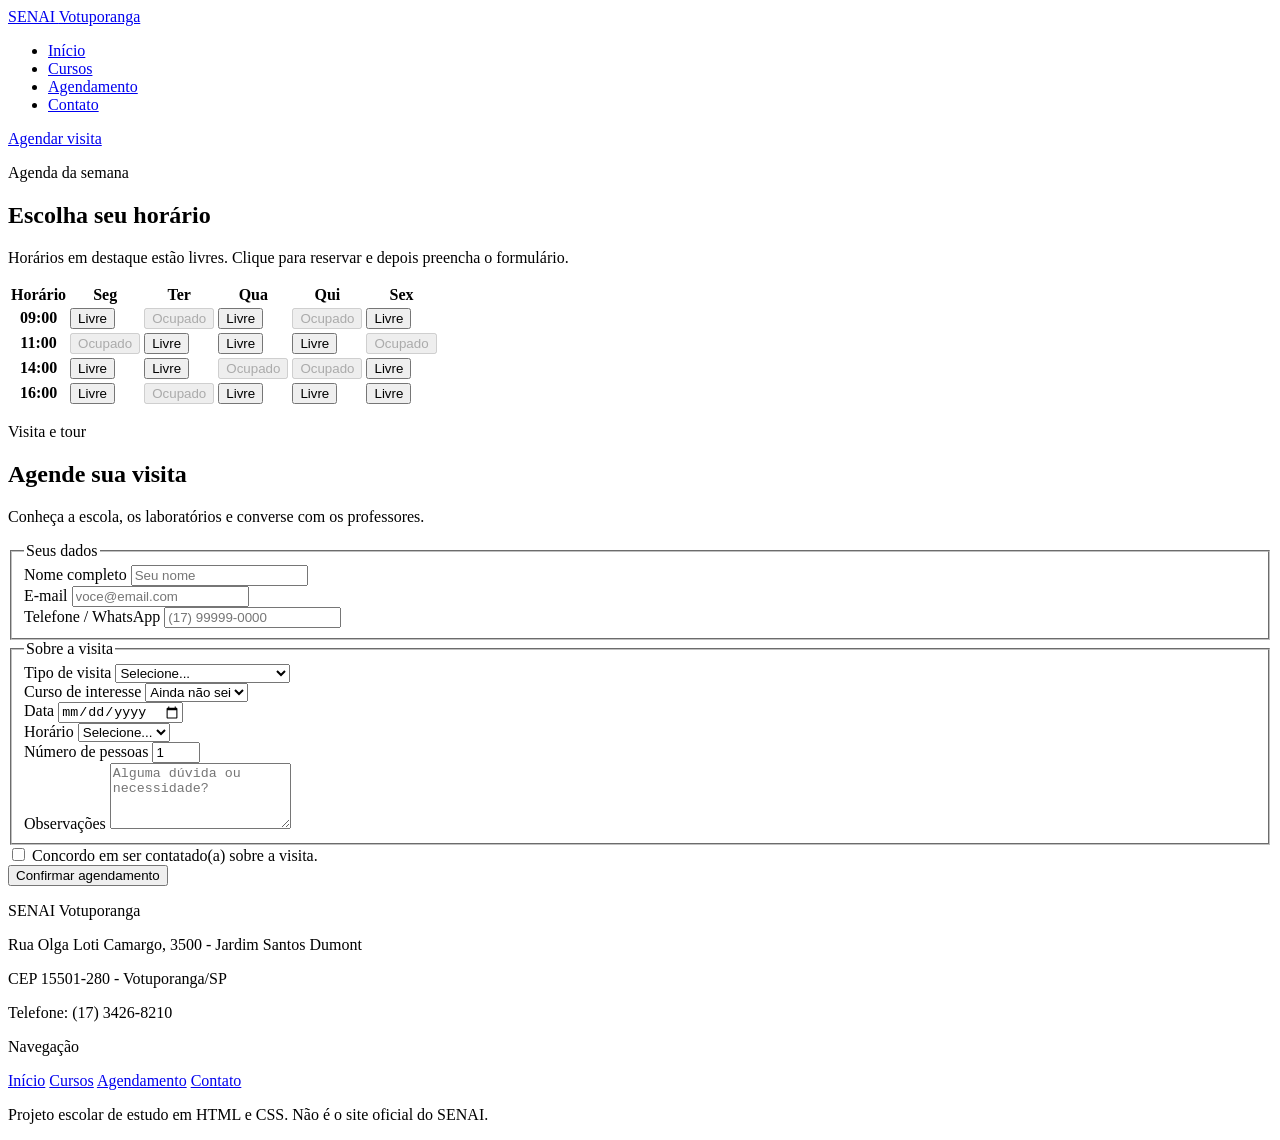
==== agendamento.html @ 3787f18c "Esqueto Semantico - Pronto - Apenas parte de HTML" ====
<!DOCTYPE html>
<html lang="pt-BR">
<head>
  <meta charset="UTF-8">
  <meta name="viewport" content="width=device-width, initial-scale=1.0">
  <title>Agendamento | SENAI Votuporanga</title>
  <link rel="preconnect" href="https://fonts.googleapis.com">
  <link rel="preconnect" href="https://fonts.gstatic.com" crossorigin>
  <link href="https://fonts.googleapis.com/css2?family=Montserrat:wght@400;600;700&family=Playfair+Display:wght@600;700&display=swap" rel="stylesheet">
  <link rel="stylesheet" href="style.css">
</head>
<body id="pagina-agendamento">

  <!-- CABEÇALHO -->
  <header id="topo" class="cabecalho">
    <a href="index.html" class="logo">SENAI <span class="logo__destaque">Votuporanga</span></a>
    <nav id="menu-principal" class="menu">
      <ul class="menu__lista">
        <li class="menu__item"><a href="index.html" class="menu__link">Início</a></li>
        <li class="menu__item"><a href="catalogo.html" class="menu__link">Cursos</a></li>
        <li class="menu__item"><a href="agendamento.html" class="menu__link menu__link--ativo">Agendamento</a></li>
        <li class="menu__item"><a href="contato.html" class="menu__link">Contato</a></li>
      </ul>
    </nav>
    <a href="agendamento.html" class="botao botao--principal cabecalho__botao">Agendar visita</a>
  </header>

  <main id="conteudo-principal">

    <!-- SEÇÃO 1: AGENDA DA SEMANA -->
    <section id="agenda-semana" class="secao">
      <p class="chamada">Agenda da semana</p>
      <h1 class="titulo-principal">Escolha seu horário</h1>
      <p class="secao__descricao">Horários em destaque estão livres. Clique para reservar e depois preencha o formulário.</p>

      <div class="agenda">
        <table id="tabela-agenda" class="agenda__tabela">
          <thead>
            <tr class="agenda__linha">
              <th class="agenda__cabecalho">Horário</th>
              <th class="agenda__cabecalho">Seg</th>
              <th class="agenda__cabecalho">Ter</th>
              <th class="agenda__cabecalho">Qua</th>
              <th class="agenda__cabecalho">Qui</th>
              <th class="agenda__cabecalho">Sex</th>
            </tr>
          </thead>
          <tbody>
            <tr class="agenda__linha">
              <th class="agenda__hora">09:00</th>
              <td class="agenda__celula"><button type="button" class="agenda__botao agenda__botao--livre">Livre</button></td>
              <td class="agenda__celula"><button type="button" class="agenda__botao agenda__botao--ocupado" disabled>Ocupado</button></td>
              <td class="agenda__celula"><button type="button" class="agenda__botao agenda__botao--livre">Livre</button></td>
              <td class="agenda__celula"><button type="button" class="agenda__botao agenda__botao--ocupado" disabled>Ocupado</button></td>
              <td class="agenda__celula"><button type="button" class="agenda__botao agenda__botao--livre">Livre</button></td>
            </tr>
            <tr class="agenda__linha">
              <th class="agenda__hora">11:00</th>
              <td class="agenda__celula"><button type="button" class="agenda__botao agenda__botao--ocupado" disabled>Ocupado</button></td>
              <td class="agenda__celula"><button type="button" class="agenda__botao agenda__botao--livre">Livre</button></td>
              <td class="agenda__celula"><button type="button" class="agenda__botao agenda__botao--livre">Livre</button></td>
              <td class="agenda__celula"><button type="button" class="agenda__botao agenda__botao--livre">Livre</button></td>
              <td class="agenda__celula"><button type="button" class="agenda__botao agenda__botao--ocupado" disabled>Ocupado</button></td>
            </tr>
            <tr class="agenda__linha">
              <th class="agenda__hora">14:00</th>
              <td class="agenda__celula"><button type="button" class="agenda__botao agenda__botao--livre">Livre</button></td>
              <td class="agenda__celula"><button type="button" class="agenda__botao agenda__botao--livre">Livre</button></td>
              <td class="agenda__celula"><button type="button" class="agenda__botao agenda__botao--ocupado" disabled>Ocupado</button></td>
              <td class="agenda__celula"><button type="button" class="agenda__botao agenda__botao--ocupado" disabled>Ocupado</button></td>
              <td class="agenda__celula"><button type="button" class="agenda__botao agenda__botao--livre">Livre</button></td>
            </tr>
            <tr class="agenda__linha">
              <th class="agenda__hora">16:00</th>
              <td class="agenda__celula"><button type="button" class="agenda__botao agenda__botao--livre">Livre</button></td>
              <td class="agenda__celula"><button type="button" class="agenda__botao agenda__botao--ocupado" disabled>Ocupado</button></td>
              <td class="agenda__celula"><button type="button" class="agenda__botao agenda__botao--livre">Livre</button></td>
              <td class="agenda__celula"><button type="button" class="agenda__botao agenda__botao--livre">Livre</button></td>
              <td class="agenda__celula"><button type="button" class="agenda__botao agenda__botao--livre">Livre</button></td>
            </tr>
          </tbody>
        </table>
      </div>
    </section>

    <!-- SEÇÃO 2: FORMULÁRIO -->
    <section id="formulario-visita" class="secao secao--clara">
      <p class="chamada">Visita e tour</p>
      <h2 class="titulo-secao">Agende sua visita</h2>
      <p class="secao__descricao">Conheça a escola, os laboratórios e converse com os professores.</p>

      <form id="form-agendamento" class="formulario" action="#" method="post">

        <fieldset class="formulario__grupo">
          <legend class="formulario__legenda">Seus dados</legend>
          <div class="formulario__campo">
            <label for="nome" class="formulario__rotulo">Nome completo</label>
            <input type="text" id="nome" name="nome" class="formulario__entrada" placeholder="Seu nome" required>
          </div>
          <div class="formulario__campo">
            <label for="email" class="formulario__rotulo">E-mail</label>
            <input type="email" id="email" name="email" class="formulario__entrada" placeholder="voce@email.com" required>
          </div>
          <div class="formulario__campo">
            <label for="telefone" class="formulario__rotulo">Telefone / WhatsApp</label>
            <input type="tel" id="telefone" name="telefone" class="formulario__entrada" placeholder="(17) 99999-0000" required>
          </div>
        </fieldset>

        <fieldset class="formulario__grupo">
          <legend class="formulario__legenda">Sobre a visita</legend>
          <div class="formulario__campo">
            <label for="tipo-visita" class="formulario__rotulo">Tipo de visita</label>
            <select id="tipo-visita" name="tipo-visita" class="formulario__entrada" required>
              <option value="">Selecione...</option>
              <option value="visita-escola">Visita à escola</option>
              <option value="tour-laboratorios">Tour pelos laboratórios</option>
              <option value="conversa-curso">Conversa sobre um curso</option>
            </select>
          </div>
          <div class="formulario__campo">
            <label for="curso" class="formulario__rotulo">Curso de interesse</label>
            <select id="curso" name="curso" class="formulario__entrada">
              <option value="">Ainda não sei</option>
              <option value="artistico">Artístico</option>
              <option value="iot">TI 2.0 - IoT</option>
              <option value="ti">TI</option>
            </select>
          </div>
          <div class="formulario__campo">
            <label for="data" class="formulario__rotulo">Data</label>
            <input type="date" id="data" name="data" class="formulario__entrada" required>
          </div>
          <div class="formulario__campo">
            <label for="horario" class="formulario__rotulo">Horário</label>
            <select id="horario" name="horario" class="formulario__entrada" required>
              <option value="">Selecione...</option>
              <option value="09:00">09:00</option>
              <option value="11:00">11:00</option>
              <option value="14:00">14:00</option>
              <option value="16:00">16:00</option>
            </select>
          </div>
          <div class="formulario__campo">
            <label for="pessoas" class="formulario__rotulo">Número de pessoas</label>
            <input type="number" id="pessoas" name="pessoas" class="formulario__entrada" min="1" max="30" value="1">
          </div>
          <div class="formulario__campo formulario__campo--largo">
            <label for="observacoes" class="formulario__rotulo">Observações</label>
            <textarea id="observacoes" name="observacoes" class="formulario__entrada" rows="4" placeholder="Alguma dúvida ou necessidade?"></textarea>
          </div>
        </fieldset>

        <div class="formulario__campo formulario__campo--check">
          <input type="checkbox" id="aceite" name="aceite" required>
          <label for="aceite" class="formulario__rotulo">Concordo em ser contatado(a) sobre a visita.</label>
        </div>

        <button type="submit" id="botao-agendar" class="botao botao--principal">Confirmar agendamento</button>
      </form>
    </section>

  </main>

  <!-- RODAPÉ -->
  <footer id="rodape" class="rodape">
    <div class="rodape__bloco">
      <p class="rodape__titulo">SENAI Votuporanga</p>
      <p class="rodape__texto">Rua Olga Loti Camargo, 3500 - Jardim Santos Dumont</p>
      <p class="rodape__texto">CEP 15501-280 - Votuporanga/SP</p>
      <p class="rodape__texto">Telefone: (17) 3426-8210</p>
    </div>
    <div class="rodape__bloco">
      <p class="rodape__titulo">Navegação</p>
      <a href="index.html" class="rodape__link">Início</a>
      <a href="catalogo.html" class="rodape__link">Cursos</a>
      <a href="agendamento.html" class="rodape__link">Agendamento</a>
      <a href="contato.html" class="rodape__link">Contato</a>
    </div>
    <p class="rodape__direitos">Projeto escolar de estudo em HTML e CSS. Não é o site oficial do SENAI.</p>
  </footer>

</body>
</html>
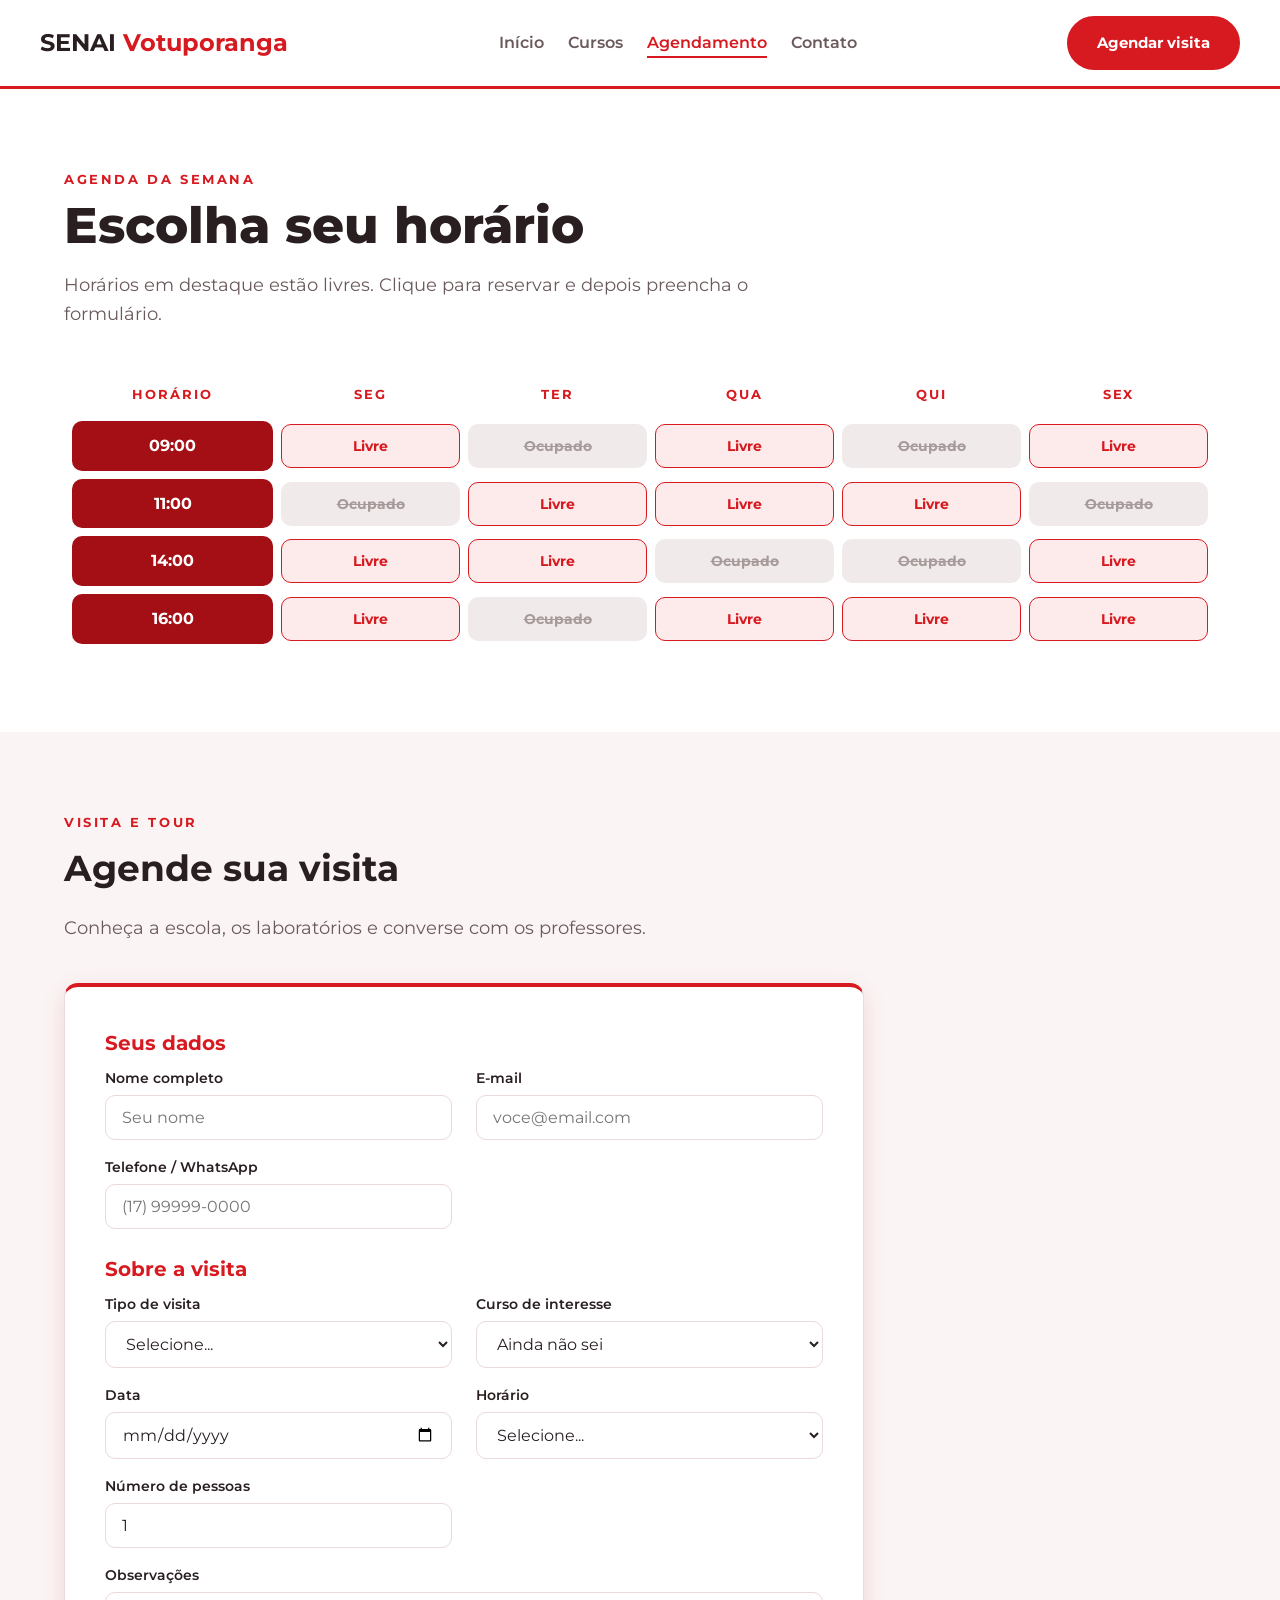
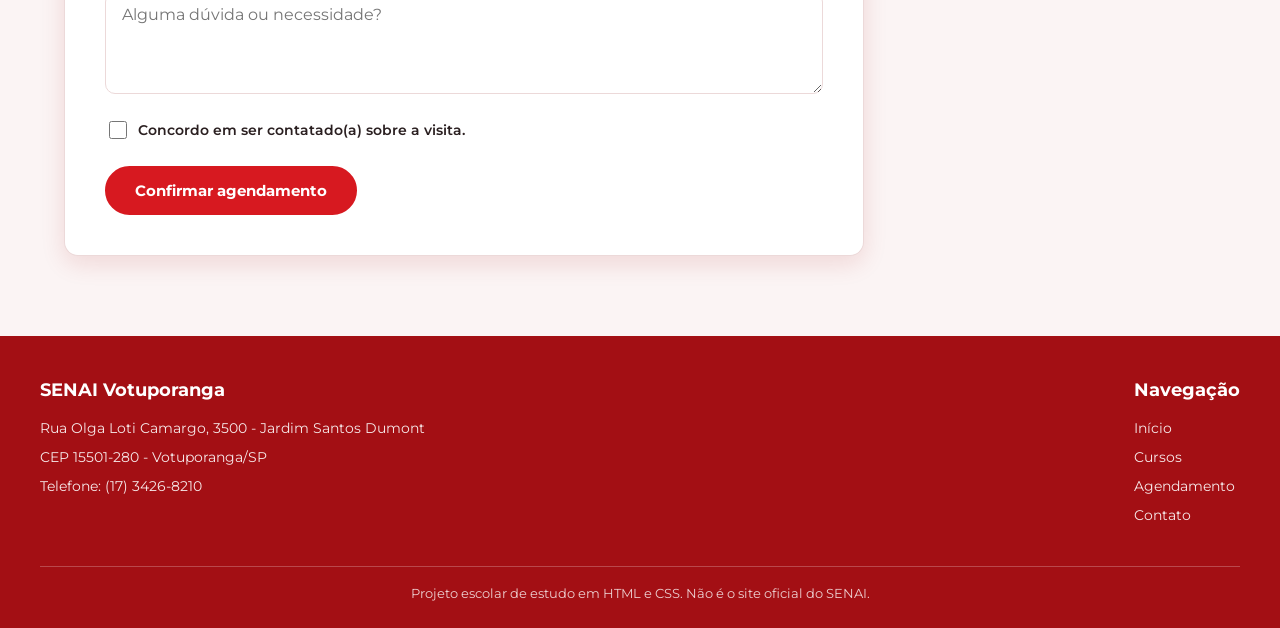
==== commit f0f56400: "Site Finalizado Implementado a Estilização; Imagens... etc. Dando a conclusão do projeto e do site." ====
--- a/agendamento.html
+++ b/agendamento.html
@@ -122,9 +122,9 @@
             <label for="curso" class="formulario__rotulo">Curso de interesse</label>
             <select id="curso" name="curso" class="formulario__entrada">
               <option value="">Ainda não sei</option>
-              <option value="artistico">Artístico</option>
+              <option value="artistico">TI - Banco de Daods</option>
               <option value="iot">TI 2.0 - IoT</option>
-              <option value="ti">TI</option>
+              <option value="ti">TI - HTML | CSS</option>
             </select>
           </div>
           <div class="formulario__campo">
--- a/style.css
+++ b/style.css
@@ -0,0 +1,248 @@
+/* ==========================================================
+   SENAI Votuporanga - style.css (arquivo principal)
+   ========================================================== */
+
+/* 1) Arquivos separados por assunto (@import sempre no topo) */
+@import url("css/botoes.css");
+@import url("css/cabecalho-rodape.css");
+@import url("css/destaque.css");
+@import url("css/cartoes-grid.css");
+@import url("css/tabela-agenda.css");
+@import url("css/formularios.css");
+@import url("css/animacoes.css");
+@import url("css/responsivo.css");
+
+/* 2) Variáveis globais: paleta vermelho e branco */
+:root {
+  /* cores */
+  --vermelho: #d71920;
+  --vermelho-escuro: #a30f14;
+  --vermelho-claro: #fdeaea;
+  --branco: #ffffff;
+  --fundo-claro: #fbf4f4;
+  --texto: #2a1f20;
+  --texto-suave: #6b5a5b;
+  --borda: #ecd9d9;
+
+  /* fontes */
+  --fonte-texto: "Montserrat", Arial, sans-serif;
+  --fonte-titulo: "Montserrat", Arial, sans-serif;
+
+  /* tamanhos de texto (rem) */
+  --texto-pequeno: 0.8125rem;
+  --texto-normal: 1rem;
+  --texto-grande: 1.125rem;
+  --titulo-secao: 2.25rem;
+  --titulo-principal: 3.125rem;
+
+  /* espaçamentos (rem) */
+  --espaco-1: 0.5rem;
+  --espaco-2: 1rem;
+  --espaco-3: 1.5rem;
+  --espaco-4: 2.5rem;
+  --espaco-5: 5rem;
+
+  /* formas e efeitos */
+  --raio: 0.875rem;
+  --raio-botao: 3rem;
+  --sombra: 0 0.5rem 1.5rem rgba(163, 15, 20, 0.12);
+  --sombra-forte: 0 1rem 2.25rem rgba(163, 15, 20, 0.22);
+  --largura-maxima: 75rem;
+
+  /* animações */
+  --tempo: 0.3s;
+}
+
+/* 3) Reset básico */
+*,
+*::before,
+*::after {
+  box-sizing: border-box;
+}
+
+html {
+  scroll-behavior: smooth;
+}
+
+body {
+  margin: 0;
+  font-family: var(--fonte-texto);
+  font-size: var(--texto-normal);
+  line-height: 1.6;
+  color: var(--texto);
+  background: var(--branco);
+}
+
+img {
+  display: block;
+  max-width: 100%;
+}
+
+ul {
+  margin: 0;
+  padding: 0;
+  list-style: none;
+}
+
+h1, h2, h3, p, figure {
+  margin: 0;
+}
+
+a {
+  color: inherit;
+}
+
+/* 4) Estrutura geral das seções */
+.secao {
+  max-width: var(--largura-maxima);
+  margin: 0 auto;
+  padding: var(--espaco-5) var(--espaco-3);
+}
+
+/* Faixas de largura total com conteúdo alinhado ao centro */
+.secao--clara,
+.secao.secao--destaque {
+  max-width: none;
+  padding-left: max(var(--espaco-3), calc((100% - var(--largura-maxima)) / 2 + var(--espaco-3)));
+  padding-right: max(var(--espaco-3), calc((100% - var(--largura-maxima)) / 2 + var(--espaco-3)));
+}
+
+.secao--clara {
+  background: var(--fundo-claro);
+}
+
+/* 5) Tipografia geral */
+.chamada {
+  font-size: var(--texto-pequeno);
+  font-weight: 700;
+  letter-spacing: 0.2em;
+  text-transform: uppercase;
+  color: var(--vermelho);
+  margin-bottom: var(--espaco-1);
+}
+
+.titulo-principal {
+  font-family: var(--fonte-titulo);
+  font-size: var(--titulo-principal);
+  font-weight: 800;
+  line-height: 1.15;
+  color: var(--texto);
+  margin-bottom: var(--espaco-2);
+}
+
+.titulo-principal__realce {
+  color: var(--vermelho);
+  font-style: normal;
+}
+
+.titulo-secao {
+  font-family: var(--fonte-titulo);
+  font-size: var(--titulo-secao);
+  font-weight: 700;
+  color: var(--texto);
+  margin-bottom: var(--espaco-2);
+}
+
+.secao__descricao {
+  max-width: 45rem;
+  font-size: var(--texto-grande);
+  color: var(--texto-suave);
+  margin-bottom: var(--espaco-4);
+}
+
+/* 6) Banner principal (Seção Destaque) */
+.secao.secao--destaque {
+  display: flex;
+  align-items: center;
+  min-height: 36rem;
+  background-image:
+    linear-gradient(
+      90deg,
+      rgba(15, 20, 32, 0.92) 0%,
+      rgba(15, 20, 32, 0.76) 52%,
+      rgba(15, 20, 32, 0.22) 100%
+    ),
+    url("img/senaifachada.png");
+  background-size: cover;
+  background-position: center;
+  background-repeat: no-repeat;
+  color: var(--branco);
+}
+
+.secao--destaque .destaque__texto {
+  max-width: 39rem;
+}
+
+.secao--destaque .chamada {
+  display: inline-block;
+  background: var(--vermelho);
+  color: var(--branco);
+  padding: 0.35rem 0.85rem;
+  border-radius: 0.25rem;
+  letter-spacing: 0.14em;
+  margin-bottom: var(--espaco-2);
+}
+
+.secao--destaque .titulo-principal {
+  color: var(--branco);
+}
+
+.secao--destaque .titulo-principal__realce {
+  color: #ff4d54;
+}
+
+.secao--destaque .destaque__descricao {
+  font-size: var(--texto-grande);
+  color: rgba(255, 255, 255, 0.88);
+  margin-bottom: var(--espaco-4);
+}
+
+.secao--destaque .destaque__botoes {
+  display: flex;
+  flex-wrap: wrap;
+  gap: var(--espaco-2);
+  margin-bottom: var(--espaco-4);
+}
+
+.secao--destaque .botao--contorno {
+  color: var(--branco);
+  border: 2px solid rgba(255, 255, 255, 0.75);
+  background: rgba(255, 255, 255, 0.1);
+  backdrop-filter: blur(4px);
+}
+
+.secao--destaque .botao--contorno:hover {
+  background: var(--branco);
+  border-color: var(--branco);
+  color: var(--texto);
+}
+
+.secao--destaque .numeros {
+  display: flex;
+  flex-wrap: wrap;
+  gap: var(--espaco-4);
+  padding-top: var(--espaco-3);
+  border-top: 1px solid rgba(255, 255, 255, 0.2);
+}
+
+.secao--destaque .numeros__item {
+  display: flex;
+  flex-direction: column;
+}
+
+.secao--destaque .numeros__valor {
+  font-size: 1.75rem;
+  font-weight: 800;
+  line-height: 1.1;
+  color: var(--branco);
+}
+
+.secao--destaque .numeros__rotulo {
+  font-size: var(--texto-pequeno);
+  color: rgba(255, 255, 255, 0.78);
+}
+
+/* Espaçamento do botão final na seção de cursos */
+#cursos-destaque > .botao {
+  margin-top: var(--espaco-4);
+}
